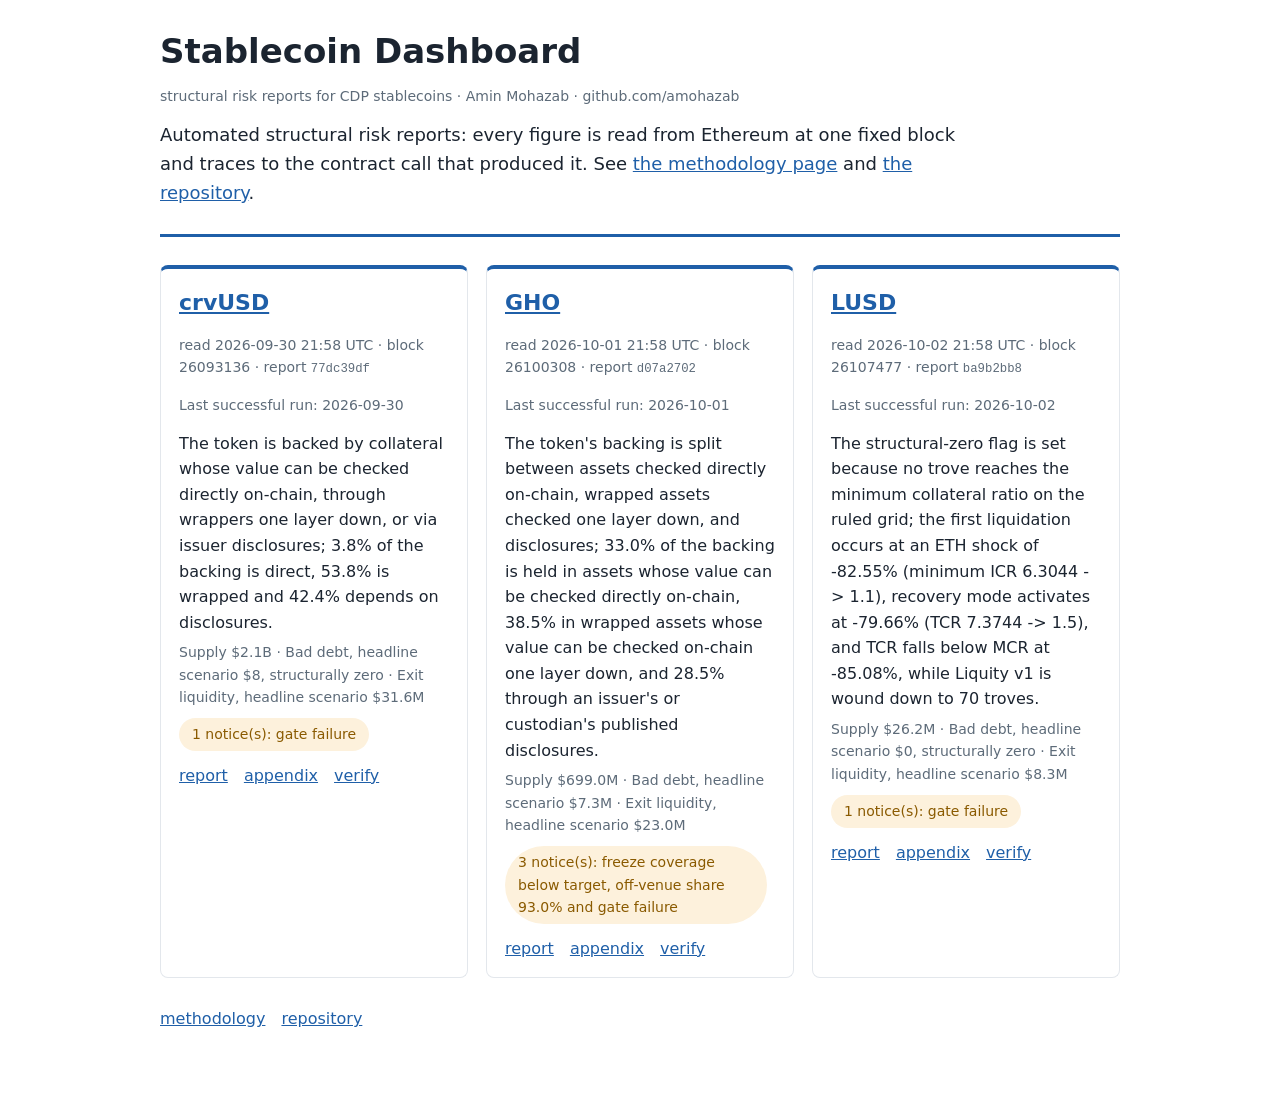
==== out/site/index.html @ 0e7b7cfc "P-8.11: Webacy probe; run alerts Webacy probe: crvUSD's HCI top30 is truly null (documented: the pip" ====
<!doctype html>
<html lang="en">
<head>
<meta charset="utf-8">
<meta name="viewport" content="width=device-width, initial-scale=1">
<title>Stablecoin Dashboard</title>
<link rel="stylesheet" href="style.css">
<link rel="stylesheet" href="site.css">
</head>
<body>
<main>
<header class="page">
  <h1>Stablecoin Dashboard</h1>
  <p class="meta">structural risk reports for CDP stablecoins · Amin Mohazab · github.com/amohazab</p>
  <p class="lede">Automated structural risk reports: every figure is read from Ethereum at one fixed block and traces to the contract call that produced it. See <a href="methodology.html">the methodology page</a> and <a href="https://github.com/amohazab/stablecoin_dashboard">the repository</a>.</p>


</header>

<div class="token-cards">

<article class="token-card">
  <h2><a href="crvUSD/index.html">crvUSD</a></h2>
  <p class="meta">read 2026-09-30 21:58 UTC · block 26093136 · report <code title="77dc39df363ddc270b38dbb87212e226497366adc59b676a0a3c5ce81e89a8b8">77dc39df</code></p>
  <p class="meta last-ok">Last successful run: 2026-09-30</p>
  <p class="finding">The token is backed by collateral whose value can be checked directly on-chain, through wrappers one layer down, or via issuer disclosures; 3.8% of the backing is direct, 53.8% is wrapped and 42.4% depends on disclosures.</p>
  <p class="meta figures">Supply $2.1B · Bad debt, headline scenario $8, structurally zero · Exit liquidity, headline scenario $31.6M</p>
  <div class="pills"><span class="pill amber">1 notice(s): gate failure</span></div>
  <nav class="links"><a href="crvUSD/index.html">report</a><a href="crvUSD/appendix.html">appendix</a><a href="crvUSD/verify.html">verify</a></nav>
</article>

<article class="token-card">
  <h2><a href="GHO/index.html">GHO</a></h2>
  <p class="meta">read 2026-10-01 21:58 UTC · block 26100308 · report <code title="d07a2702518115972175c76bcd6e994b8739506744c16781a81a54f12386992b">d07a2702</code></p>
  <p class="meta last-ok">Last successful run: 2026-10-01</p>
  <p class="finding">The token&#39;s backing is split between assets checked directly on-chain, wrapped assets checked one layer down, and disclosures; 33.0% of the backing is held in assets whose value can be checked directly on-chain, 38.5% in wrapped assets whose value can be checked on-chain one layer down, and 28.5% through an issuer&#39;s or custodian&#39;s published disclosures.</p>
  <p class="meta figures">Supply $699.0M · Bad debt, headline scenario $7.3M · Exit liquidity, headline scenario $23.0M</p>
  <div class="pills"><span class="pill amber">3 notice(s): freeze coverage below target, off-venue share 93.0% and gate failure</span></div>
  <nav class="links"><a href="GHO/index.html">report</a><a href="GHO/appendix.html">appendix</a><a href="GHO/verify.html">verify</a></nav>
</article>

<article class="token-card">
  <h2><a href="LUSD/index.html">LUSD</a></h2>
  <p class="meta">read 2026-10-02 21:58 UTC · block 26107477 · report <code title="ba9b2bb87138655e43907ea7fd7b6233e34e33c8be41c5c5ce690f8d66fbdecb">ba9b2bb8</code></p>
  <p class="meta last-ok">Last successful run: 2026-10-02</p>
  <p class="finding">The structural-zero flag is set because no trove reaches the minimum collateral ratio on the ruled grid; the first liquidation occurs at an ETH shock of -82.55% (minimum ICR 6.3044 -&gt; 1.1), recovery mode activates at -79.66% (TCR 7.3744 -&gt; 1.5), and TCR falls below MCR at -85.08%, while Liquity v1 is wound down to 70 troves.</p>
  <p class="meta figures">Supply $26.2M · Bad debt, headline scenario $0, structurally zero · Exit liquidity, headline scenario $8.3M</p>
  <div class="pills"><span class="pill amber">1 notice(s): gate failure</span></div>
  <nav class="links"><a href="LUSD/index.html">report</a><a href="LUSD/appendix.html">appendix</a><a href="LUSD/verify.html">verify</a></nav>
</article>

</div>
<nav class="links site-foot"><a href="methodology.html">methodology</a><a href="https://github.com/amohazab/stablecoin_dashboard">repository</a></nav>

</main>
</body>
</html>
---- out/site/style.css ----
/* The one stylesheet (P-7.01 R5; R-B11.7). 16px base, an 880px column, one
   accent colour, stat cards, coloured pills, lighter striped tables. No
   JavaScript. Print rules close the file (B-11b). */
:root {
  --ink: #1b2430;
  --muted: #5d6b79;
  --rule: #e3e7ec;
  --pale: #f5f7fa;
  --accent: #1f5fa8;
  --green-bg: #e6f4ea; --green-ink: #1e6b34;
  --amber-bg: #fdf1dc; --amber-ink: #8a5a00;
  --red-bg: #fbe4e2; --red-ink: #9b2c22;
}
* { box-sizing: border-box; }
body {
  margin: 0;
  color: var(--ink);
  background: #fff;
  font: 16px/1.6 system-ui, -apple-system, "Segoe UI", Roboto, "Helvetica Neue", Arial, sans-serif;
}
main { max-width: 880px; margin: 0 auto; padding: 32px 20px 80px; }
header.page { border-bottom: 3px solid var(--accent); padding-bottom: 16px; margin-bottom: 28px; }
h1 { font-size: 34px; line-height: 1.15; margin: 0 0 8px; }
h2 { font-size: 22px; margin: 48px 0 12px; }
h3 { font-size: 17px; margin: 24px 0 8px; }
section { margin-bottom: 8px; }
p, .prose, .lede { max-width: 72ch; }
.lede { font-size: 18px; color: var(--ink); margin: 0 0 10px; }
.meta { color: var(--muted); font-size: 14px; }
code { font-family: ui-monospace, "SFMono-Regular", Consolas, monospace; font-size: 0.88em; }
nav.links a { margin-right: 16px; }
a { color: var(--accent); }

.pills { margin: 4px 0 8px; }
.pill { display: inline-block; padding: 4px 12px; border-radius: 999px; font-size: 14px;
        margin: 4px 8px 4px 0; border: 1px solid transparent; }
.pill.green { background: var(--green-bg); color: var(--green-ink); }
.pill.amber { background: var(--amber-bg); color: var(--amber-ink); }
.pill.red { background: var(--red-bg); color: var(--red-ink); }

.cards { display: flex; flex-wrap: wrap; gap: 16px; margin: 16px 0 8px; }
.card { flex: 1 1 220px; border: 1px solid var(--rule); border-top: 4px solid var(--accent);
        border-radius: 8px; padding: 14px 18px; background: #fff; }
.card-label { color: var(--muted); font-size: 14px; }
.card-value { font-size: 30px; font-weight: 650; line-height: 1.2; margin-top: 4px; }
.card-note { color: var(--muted); font-size: 14px; }
.slot { max-width: 72ch; padding: 8px 12px; border: 1px dashed #b9c2cc; color: var(--muted);
        font-style: italic; border-radius: 6px; margin: 8px 0; }

figure { margin: 16px 0 24px; }
figure svg { display: block; max-width: 100%; height: auto; }
figcaption { color: var(--muted); font-size: 14px; max-width: 72ch; }
ul.plain { padding-left: 20px; max-width: 72ch; }
ul.plain li { margin: 4px 0; }

table { width: 100%; border-collapse: collapse; margin: 10px 0 18px; font-size: 14px; }
th, td { text-align: left; padding: 6px 10px; vertical-align: top; }
th { color: var(--muted); font-weight: 600; border-bottom: 1px solid var(--rule); }
table.striped tr:nth-child(even) td { background: var(--pale); }
td.num { text-align: right; font-variant-numeric: tabular-nums; white-space: nowrap; }
caption { caption-side: bottom; text-align: left; color: var(--muted); font-size: 14px; padding-top: 6px; }
.scroll { overflow-x: auto; }
.grid td { text-align: center; border: 2px solid #fff; }
.grid td.s0 { background: #f5f7fa; }
.grid td.s1 { background: #e7f0fa; }
.grid td.s2 { background: #c9dcf1; }
.grid td.s3 { background: #7fa9dc; color: #fff; }
.grid td.s4 { background: #1f5fa8; color: #fff; }
.grid td.exhausted { background: #3a3f45; color: #fff; }

h2.specialists { margin-top: 64px; padding-top: 16px; border-top: 1px solid var(--rule); }
details { margin: 10px 0; border-bottom: 1px solid var(--rule); padding-bottom: 8px; }
details.inner { border: 0; margin-left: 12px; }
summary { cursor: pointer; color: var(--accent); text-decoration: underline;
          text-underline-offset: 3px; list-style-position: outside; }
summary:hover { text-decoration-thickness: 2px; }
pre.sheet { white-space: pre-wrap; background: var(--pale); padding: 14px; border-radius: 6px;
            font-size: 13px; }
.banner { max-width: 72ch; padding: 10px 14px; background: var(--pale); border-left: 4px solid var(--accent); }

/* ---- B-11a″ (R-B11.10, R-B11.11) ------------------------------------------ */
main { max-width: 1000px; }
figure.wide, table.wide { width: 100%; max-width: none; }
h4 { font-size: 15px; margin: 18px 0 6px; }
.callout { background: var(--pale); border-left: 4px solid var(--accent); padding: 10px 14px; }
details table, .scroll table { font-size: 15px; }
details td.num { text-align: right; }
.grid td { padding: 16px 10px; font-size: 16px; }
.legend { color: var(--muted); font-size: 14px; max-width: none; }
.swatch { display: inline-block; width: 14px; height: 14px; border-radius: 3px; margin: 0 5px -2px 0;
          border: 1px solid var(--rule); }
.swatch.s0 { background: #f5f7fa; } .swatch.s1 { background: #e7f0fa; } .swatch.s2 { background: #c9dcf1; }
.swatch.s3 { background: #7fa9dc; } .swatch.s4 { background: #1f5fa8; } .swatch.exhausted { background: #3a3f45; }
.tip { position: relative; display: inline-flex; align-items: center; justify-content: center;
       width: 18px; height: 18px; border-radius: 50%; border: 1px solid var(--accent); color: var(--accent);
       font-size: 12px; font-weight: 700; cursor: help; vertical-align: middle; margin-left: 4px; }
.tip-text { visibility: hidden; opacity: 0; position: absolute; z-index: 10; left: 50%; top: 150%;
            transform: translateX(-50%); width: 300px; padding: 10px 12px; border-radius: 6px;
            background: var(--ink); color: #fff; font-size: 13px; font-weight: 400; line-height: 1.45;
            text-align: left; box-shadow: 0 4px 14px rgba(0,0,0,.18); transition: opacity .12s; }
.tip:hover .tip-text, .tip:focus .tip-text, .tip:focus-within .tip-text { visibility: visible; opacity: 1; }
.tip:focus { outline: 2px solid var(--accent); outline-offset: 2px; }

/* ---- B-13: generated prose slots -------------------------------------------------- */
.prose-slot { max-width: 72ch; margin: 10px 0; }
.prose-slot p { margin: 0 0 10px; }

/* ---- B-12: flags and the quarantine banner ------------------------------------- */
.flag { max-width: 72ch; padding: 6px 12px; margin: 6px 0; border-left: 4px solid var(--amber-ink);
        background: var(--amber-bg); color: var(--ink); }
.banner.quarantine { max-width: none; border-left-color: var(--red-ink); background: var(--red-bg); }
.banner.quarantine p { margin: 2px 0; }

/* ---- B-11b: print (P-7.01 R6) --------------------------------------------------
   The reader layer prints in full; tooltips are hidden; each specialist <details>
   prints as its summary line and "full tables: appendix"; pills carry their
   level in words, not only in colour; the tree and the stress section start a
   page. NAMED DEFAULT: the level words are "ok", "caution" and "warning". */
@media print {
  @page { size: A4; margin: 14mm 12mm; }
  body { font-size: 10.5pt; line-height: 1.45; }
  main { max-width: none; padding: 0; }
  nav.links, .tip, .tip-text { display: none !important; }
  a { color: var(--ink); text-decoration: none; }
  h2 { margin-top: 20px; break-after: avoid; }
  figure, .cards, .card, table.grid, .callout { break-inside: avoid; }
  section:has(figure.tree), section:has(table.grid) { break-before: page; }
  .scroll { overflow: visible; }
  .card-value { font-size: 22pt; }

  .pill { background: #fff !important; color: var(--ink) !important; border: 1px solid var(--ink); }
  .pill.green::before { content: "ok: "; font-weight: 700; }
  .pill.amber::before { content: "caution: "; font-weight: 700; }
  .pill.red::before { content: "warning: "; font-weight: 700; }

  details { border: 0; margin: 4px 0; padding: 0; }
  details > :not(summary) { display: none !important; }
  details::details-content { display: none; }
  summary { color: var(--ink); text-decoration: none; list-style: none; font-weight: 600; }
  summary::-webkit-details-marker { display: none; }
  summary::after { content: "full tables: appendix"; display: block; font-weight: 400;
                   color: var(--muted); font-size: 9.5pt; }
}
---- out/site/site.css ----
/* Step 9 (P-9.01 D7): the selector and methodology pages load style.css first and
   this file second. Only the token-card grid and two spacing rules are new; every
   other look reuses style.css's classes (.pill, .lede, .meta, nav.links, details,
   table.striped). */
.token-cards { display: grid; grid-template-columns: repeat(auto-fit, minmax(290px, 1fr));
               gap: 18px; margin: 20px 0 28px; }
.token-card { border: 1px solid var(--rule); border-top: 4px solid var(--accent);
              border-radius: 8px; padding: 16px 18px; background: #fff; }
.token-card h2 { margin: 0 0 4px; }
.token-card .finding { margin: 10px 0 6px; }
.token-card .figures { margin: 0 0 6px; }
.site-foot { margin-top: 8px; }
.method section { margin-bottom: 20px; }
.method h2 { margin-top: 36px; }
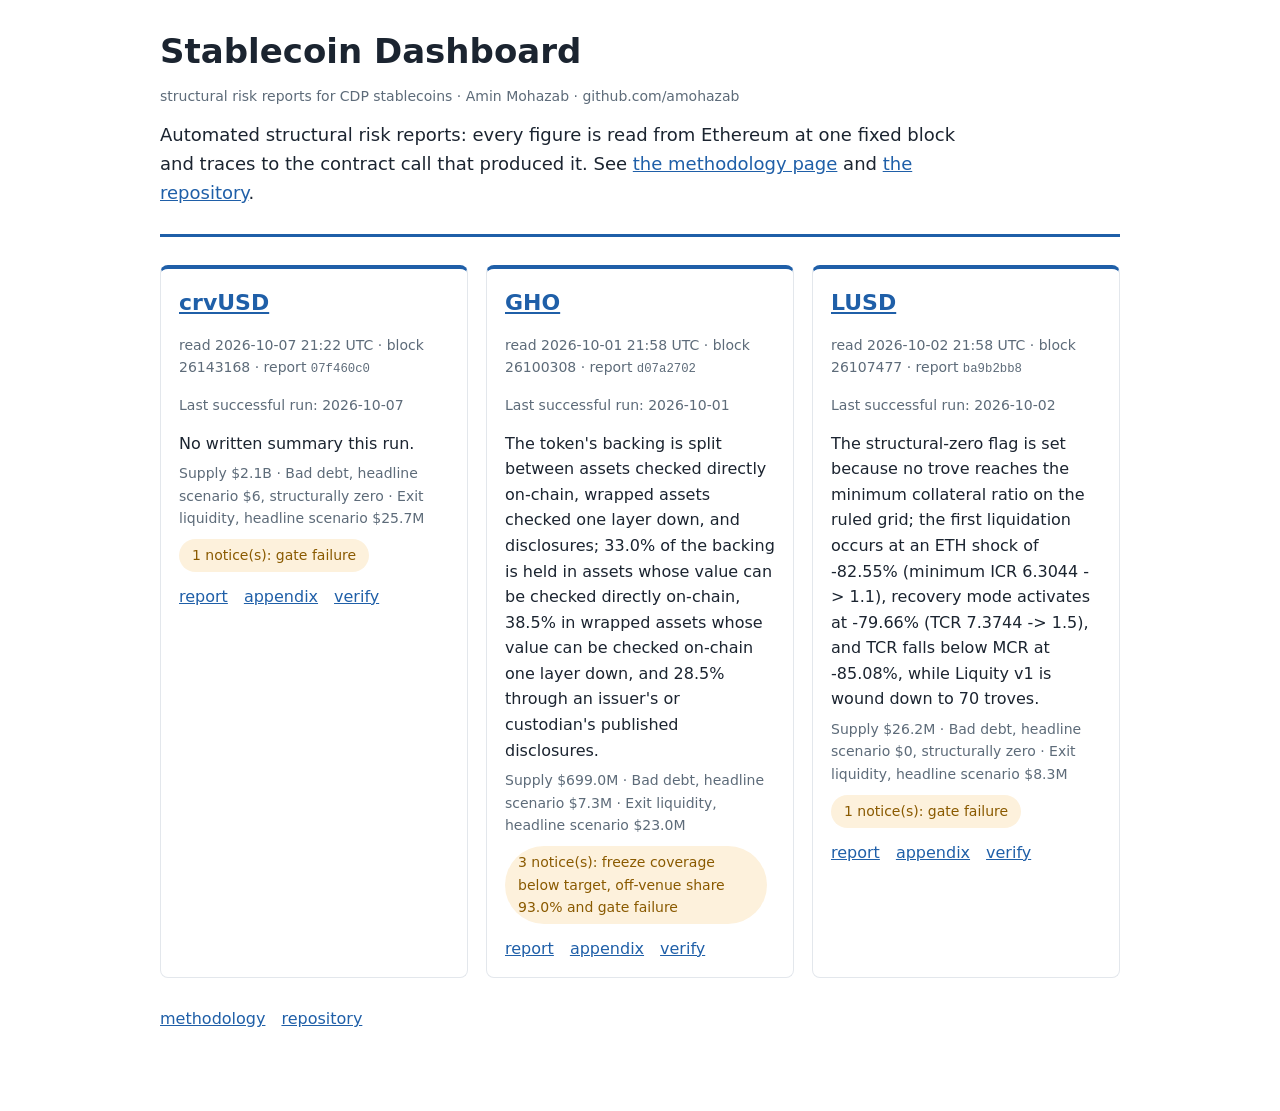
==== commit 32d61870: "P-8.12: crvUSD debt read and LLAMMA cause corrected after yRisk review After review by yRisk (Wavey," ====
--- a/out/site/index.html
+++ b/out/site/index.html
@@ -21,10 +21,10 @@
 
 <article class="token-card">
   <h2><a href="crvUSD/index.html">crvUSD</a></h2>
-  <p class="meta">read 2026-09-30 21:58 UTC · block 26093136 · report <code title="77dc39df363ddc270b38dbb87212e226497366adc59b676a0a3c5ce81e89a8b8">77dc39df</code></p>
-  <p class="meta last-ok">Last successful run: 2026-09-30</p>
-  <p class="finding">The token is backed by collateral whose value can be checked directly on-chain, through wrappers one layer down, or via issuer disclosures; 3.8% of the backing is direct, 53.8% is wrapped and 42.4% depends on disclosures.</p>
-  <p class="meta figures">Supply $2.1B · Bad debt, headline scenario $8, structurally zero · Exit liquidity, headline scenario $31.6M</p>
+  <p class="meta">read 2026-10-07 21:22 UTC · block 26143168 · report <code title="07f460c0eb45a1caf656c9c2dc8396f02d80956b6889c3aa9cc9b297ba7a423b">07f460c0</code></p>
+  <p class="meta last-ok">Last successful run: 2026-10-07</p>
+  <p class="finding">No written summary this run.</p>
+  <p class="meta figures">Supply $2.1B · Bad debt, headline scenario $6, structurally zero · Exit liquidity, headline scenario $25.7M</p>
   <div class="pills"><span class="pill amber">1 notice(s): gate failure</span></div>
   <nav class="links"><a href="crvUSD/index.html">report</a><a href="crvUSD/appendix.html">appendix</a><a href="crvUSD/verify.html">verify</a></nav>
 </article>
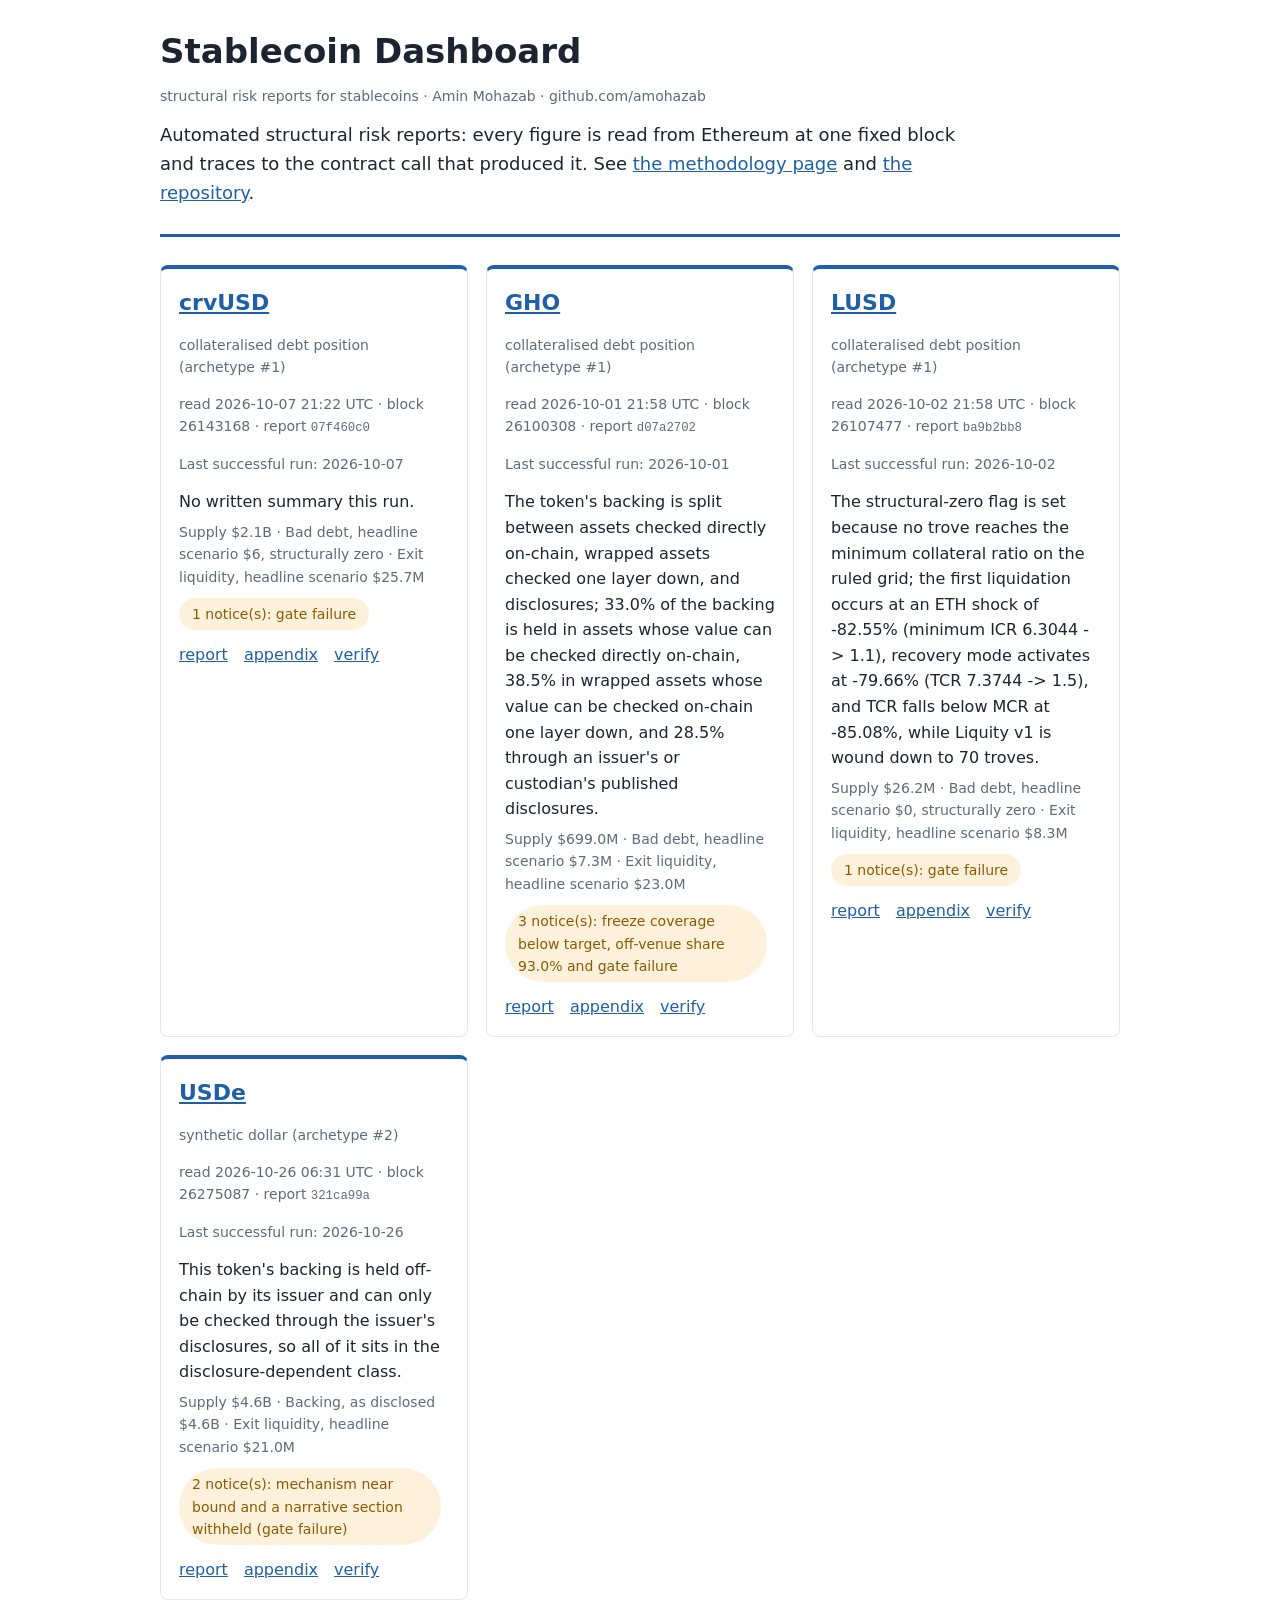
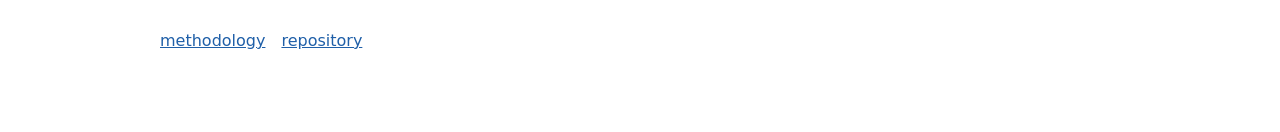
==== commit e576fa1d: "P-10.10: USDe report, site and methodology count Co-Authored-By: Claude Opus 5.5 <noreply@anthropic." ====
--- a/out/site/index.html
+++ b/out/site/index.html
@@ -11,7 +11,7 @@
 <main>
 <header class="page">
   <h1>Stablecoin Dashboard</h1>
-  <p class="meta">structural risk reports for CDP stablecoins · Amin Mohazab · github.com/amohazab</p>
+  <p class="meta">structural risk reports for stablecoins · Amin Mohazab · github.com/amohazab</p>
   <p class="lede">Automated structural risk reports: every figure is read from Ethereum at one fixed block and traces to the contract call that produced it. See <a href="methodology.html">the methodology page</a> and <a href="https://github.com/amohazab/stablecoin_dashboard">the repository</a>.</p>
 
 
@@ -21,6 +21,7 @@
 
 <article class="token-card">
   <h2><a href="crvUSD/index.html">crvUSD</a></h2>
+  <p class="meta">collateralised debt position (archetype #1)</p>
   <p class="meta">read 2026-10-07 21:22 UTC · block 26143168 · report <code title="07f460c0eb45a1caf656c9c2dc8396f02d80956b6889c3aa9cc9b297ba7a423b">07f460c0</code></p>
   <p class="meta last-ok">Last successful run: 2026-10-07</p>
   <p class="finding">No written summary this run.</p>
@@ -31,6 +32,7 @@
 
 <article class="token-card">
   <h2><a href="GHO/index.html">GHO</a></h2>
+  <p class="meta">collateralised debt position (archetype #1)</p>
   <p class="meta">read 2026-10-01 21:58 UTC · block 26100308 · report <code title="d07a2702518115972175c76bcd6e994b8739506744c16781a81a54f12386992b">d07a2702</code></p>
   <p class="meta last-ok">Last successful run: 2026-10-01</p>
   <p class="finding">The token&#39;s backing is split between assets checked directly on-chain, wrapped assets checked one layer down, and disclosures; 33.0% of the backing is held in assets whose value can be checked directly on-chain, 38.5% in wrapped assets whose value can be checked on-chain one layer down, and 28.5% through an issuer&#39;s or custodian&#39;s published disclosures.</p>
@@ -41,6 +43,7 @@
 
 <article class="token-card">
   <h2><a href="LUSD/index.html">LUSD</a></h2>
+  <p class="meta">collateralised debt position (archetype #1)</p>
   <p class="meta">read 2026-10-02 21:58 UTC · block 26107477 · report <code title="ba9b2bb87138655e43907ea7fd7b6233e34e33c8be41c5c5ce690f8d66fbdecb">ba9b2bb8</code></p>
   <p class="meta last-ok">Last successful run: 2026-10-02</p>
   <p class="finding">The structural-zero flag is set because no trove reaches the minimum collateral ratio on the ruled grid; the first liquidation occurs at an ETH shock of -82.55% (minimum ICR 6.3044 -&gt; 1.1), recovery mode activates at -79.66% (TCR 7.3744 -&gt; 1.5), and TCR falls below MCR at -85.08%, while Liquity v1 is wound down to 70 troves.</p>
@@ -49,6 +52,17 @@
   <nav class="links"><a href="LUSD/index.html">report</a><a href="LUSD/appendix.html">appendix</a><a href="LUSD/verify.html">verify</a></nav>
 </article>
 
+<article class="token-card">
+  <h2><a href="USDe/index.html">USDe</a></h2>
+  <p class="meta">synthetic dollar (archetype #2)</p>
+  <p class="meta">read 2026-10-26 06:31 UTC · block 26275087 · report <code title="321ca99aac237b8dd5a59d1cff879ae999fbd9caa23e1e423843968e3424132e">321ca99a</code></p>
+  <p class="meta last-ok">Last successful run: 2026-10-26</p>
+  <p class="finding">This token&#39;s backing is held off-chain by its issuer and can only be checked through the issuer&#39;s disclosures, so all of it sits in the disclosure-dependent class.</p>
+  <p class="meta figures">Supply $4.6B · Backing, as disclosed $4.6B · Exit liquidity, headline scenario $21.0M</p>
+  <div class="pills"><span class="pill amber">2 notice(s): mechanism near bound and a narrative section withheld (gate failure)</span></div>
+  <nav class="links"><a href="USDe/index.html">report</a><a href="USDe/appendix.html">appendix</a><a href="USDe/verify.html">verify</a></nav>
+</article>
+
 </div>
 <nav class="links site-foot"><a href="methodology.html">methodology</a><a href="https://github.com/amohazab/stablecoin_dashboard">repository</a></nav>
 
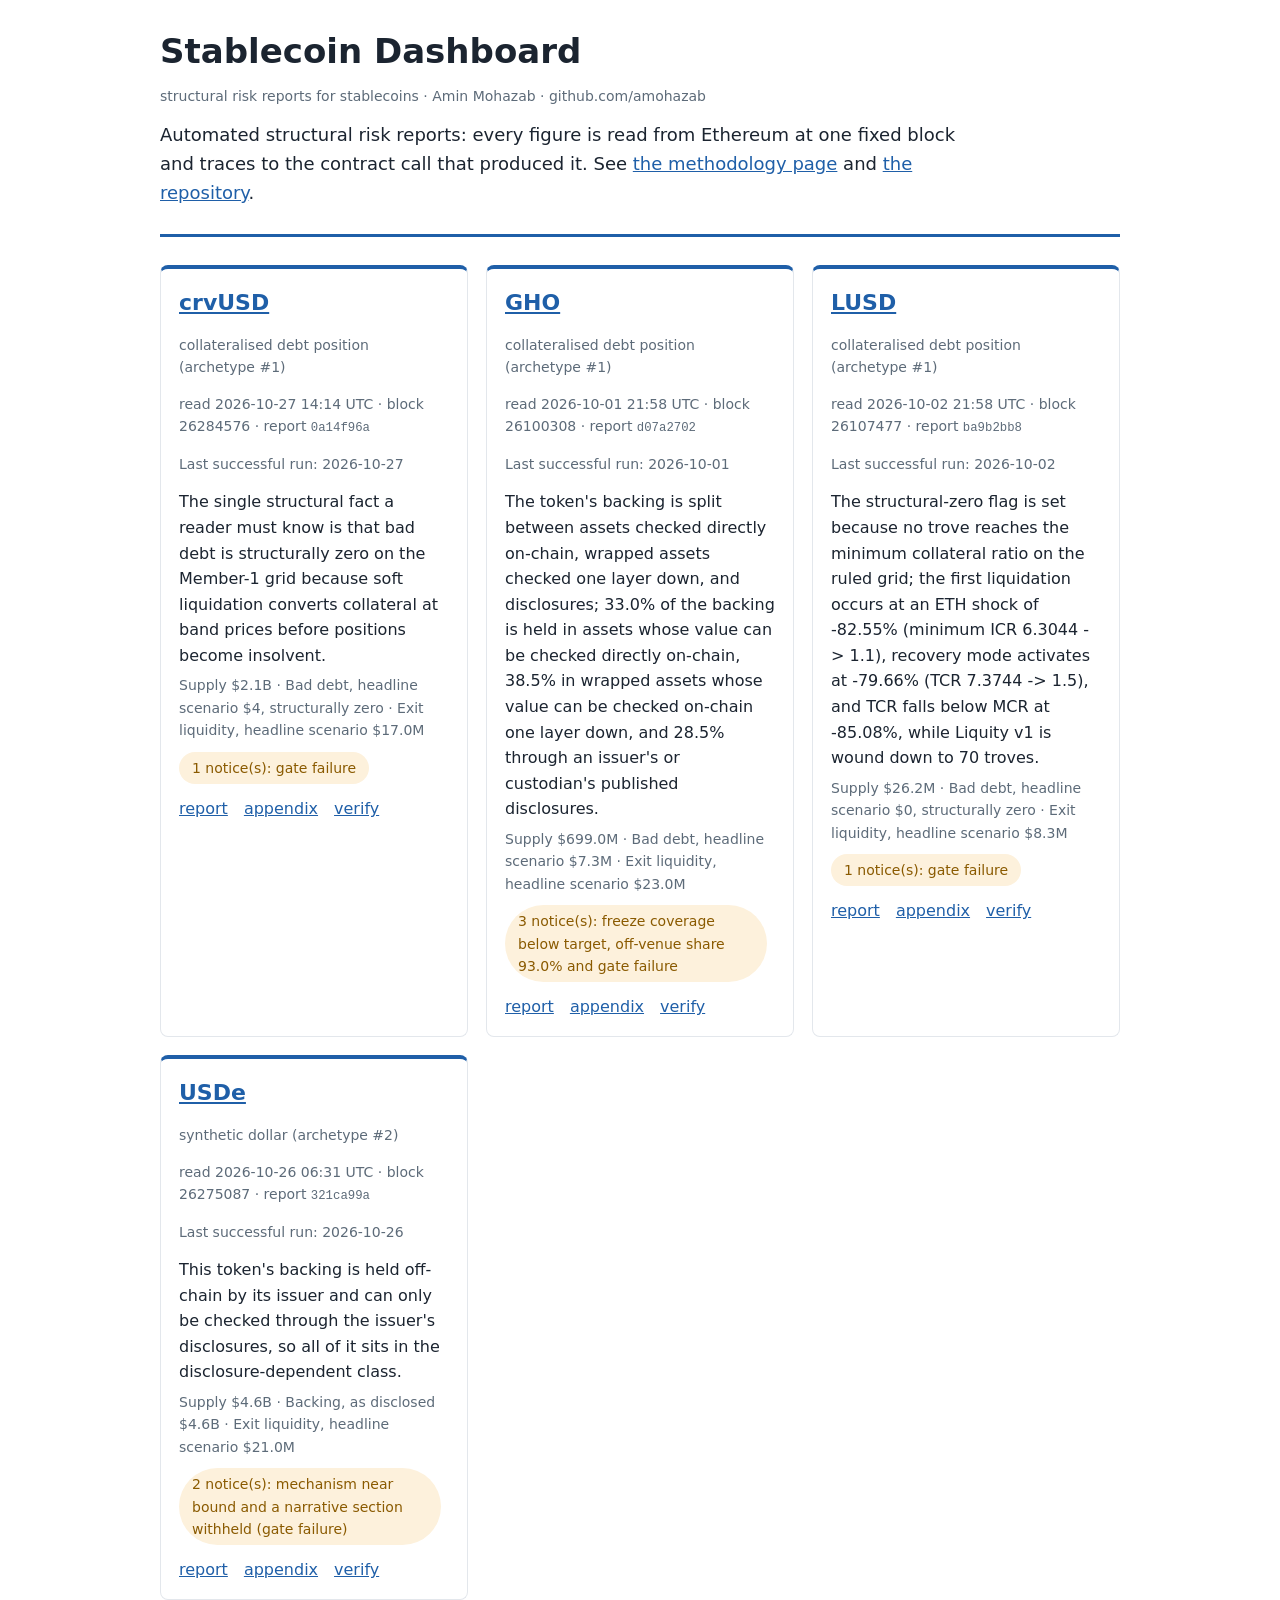
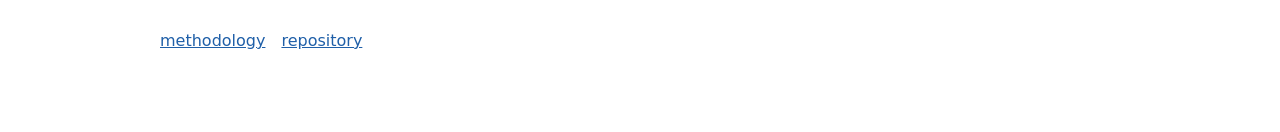
==== commit ecf7131a: "chain monthly 20261027T141559Z: crvUSD published" ====
--- a/out/site/index.html
+++ b/out/site/index.html
@@ -22,10 +22,10 @@
 <article class="token-card">
   <h2><a href="crvUSD/index.html">crvUSD</a></h2>
   <p class="meta">collateralised debt position (archetype #1)</p>
-  <p class="meta">read 2026-10-07 21:22 UTC · block 26143168 · report <code title="07f460c0eb45a1caf656c9c2dc8396f02d80956b6889c3aa9cc9b297ba7a423b">07f460c0</code></p>
-  <p class="meta last-ok">Last successful run: 2026-10-07</p>
-  <p class="finding">No written summary this run.</p>
-  <p class="meta figures">Supply $2.1B · Bad debt, headline scenario $6, structurally zero · Exit liquidity, headline scenario $25.7M</p>
+  <p class="meta">read 2026-10-27 14:14 UTC · block 26284576 · report <code title="0a14f96a037ff6b8842bd25b664871874b2bf80d19be702d6846c1072b1e2f21">0a14f96a</code></p>
+  <p class="meta last-ok">Last successful run: 2026-10-27</p>
+  <p class="finding">The single structural fact a reader must know is that bad debt is structurally zero on the Member-1 grid because soft liquidation converts collateral at band prices before positions become insolvent.</p>
+  <p class="meta figures">Supply $2.1B · Bad debt, headline scenario $4, structurally zero · Exit liquidity, headline scenario $17.0M</p>
   <div class="pills"><span class="pill amber">1 notice(s): gate failure</span></div>
   <nav class="links"><a href="crvUSD/index.html">report</a><a href="crvUSD/appendix.html">appendix</a><a href="crvUSD/verify.html">verify</a></nav>
 </article>
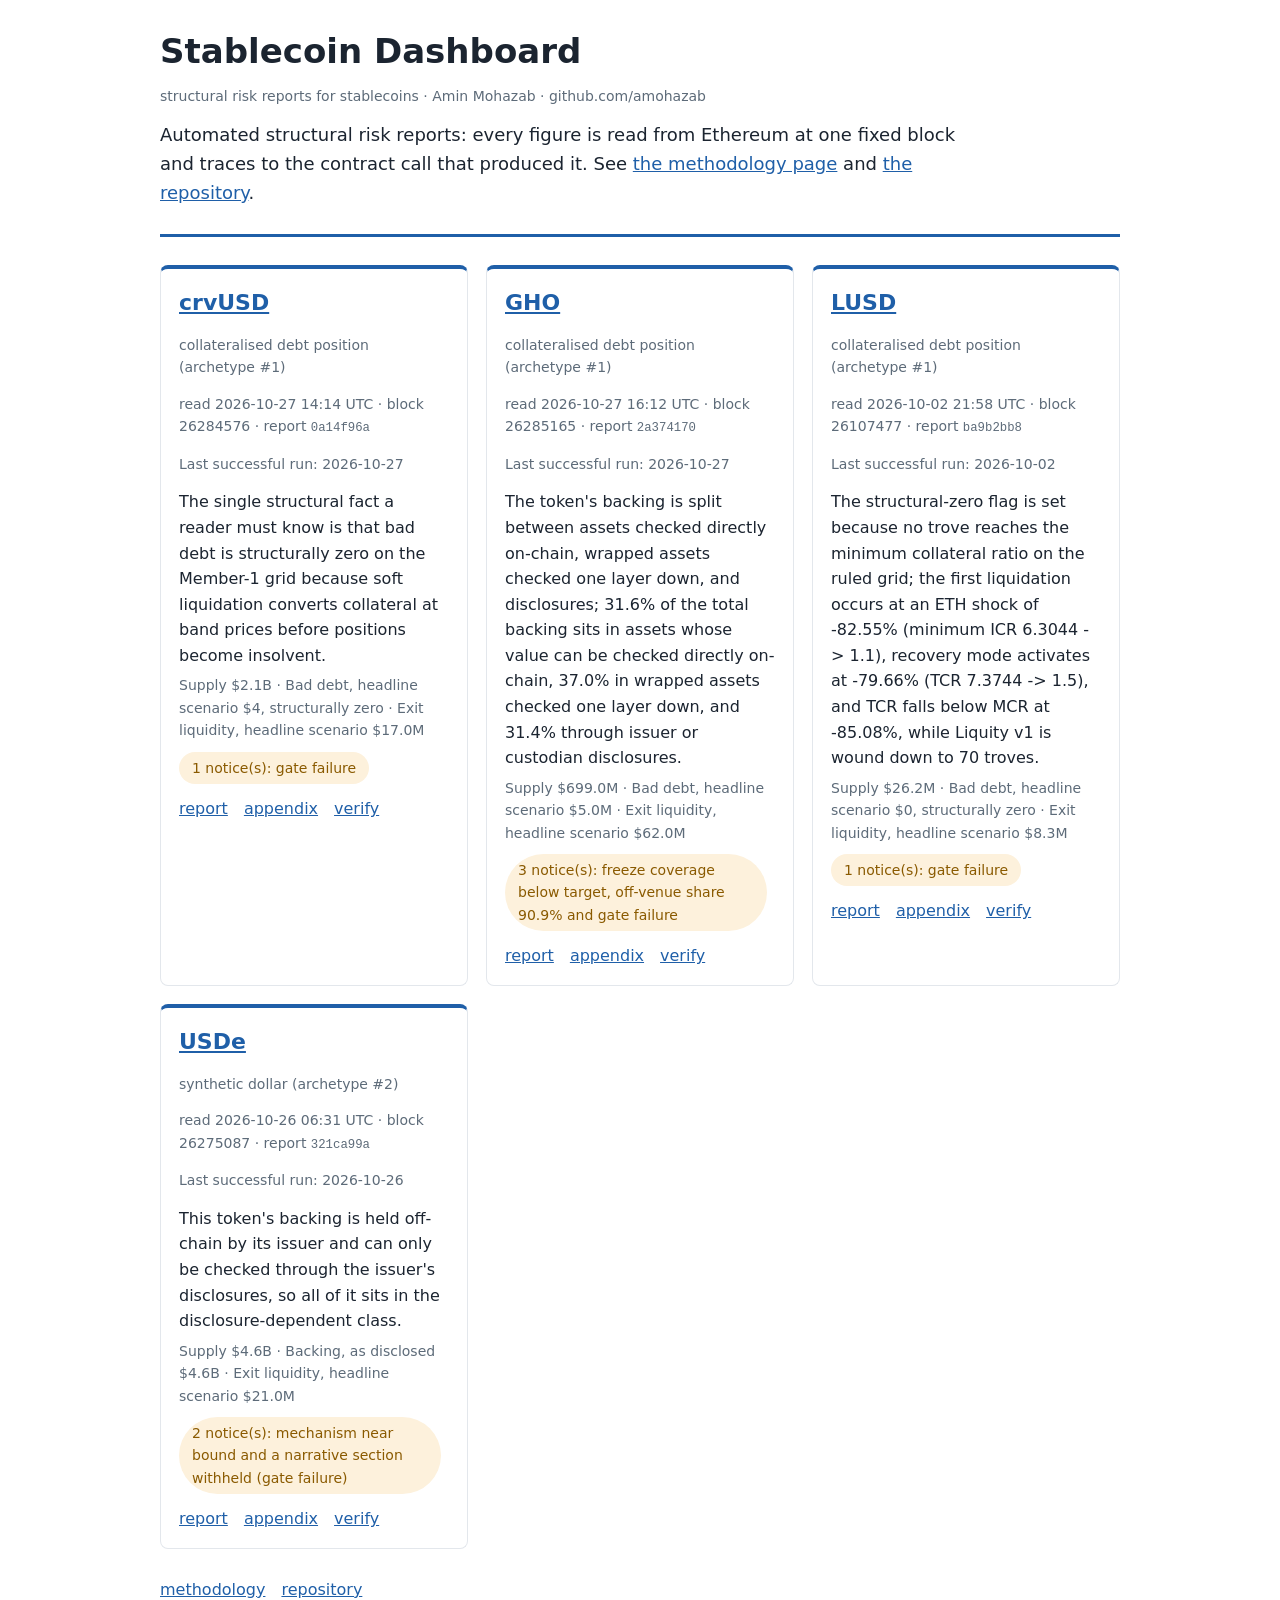
==== commit 416d2f9a: "chain monthly 20261027T161356Z: GHO published" ====
--- a/out/site/index.html
+++ b/out/site/index.html
@@ -33,11 +33,11 @@
 <article class="token-card">
   <h2><a href="GHO/index.html">GHO</a></h2>
   <p class="meta">collateralised debt position (archetype #1)</p>
-  <p class="meta">read 2026-10-01 21:58 UTC · block 26100308 · report <code title="d07a2702518115972175c76bcd6e994b8739506744c16781a81a54f12386992b">d07a2702</code></p>
-  <p class="meta last-ok">Last successful run: 2026-10-01</p>
-  <p class="finding">The token&#39;s backing is split between assets checked directly on-chain, wrapped assets checked one layer down, and disclosures; 33.0% of the backing is held in assets whose value can be checked directly on-chain, 38.5% in wrapped assets whose value can be checked on-chain one layer down, and 28.5% through an issuer&#39;s or custodian&#39;s published disclosures.</p>
-  <p class="meta figures">Supply $699.0M · Bad debt, headline scenario $7.3M · Exit liquidity, headline scenario $23.0M</p>
-  <div class="pills"><span class="pill amber">3 notice(s): freeze coverage below target, off-venue share 93.0% and gate failure</span></div>
+  <p class="meta">read 2026-10-27 16:12 UTC · block 26285165 · report <code title="2a37417006e02f004b47078768f0ff6eff980f9bf69b8f6bc8b910edfc001a34">2a374170</code></p>
+  <p class="meta last-ok">Last successful run: 2026-10-27</p>
+  <p class="finding">The token&#39;s backing is split between assets checked directly on-chain, wrapped assets checked one layer down, and disclosures; 31.6% of the total backing sits in assets whose value can be checked directly on-chain, 37.0% in wrapped assets checked one layer down, and 31.4% through issuer or custodian disclosures.</p>
+  <p class="meta figures">Supply $699.0M · Bad debt, headline scenario $5.0M · Exit liquidity, headline scenario $62.0M</p>
+  <div class="pills"><span class="pill amber">3 notice(s): freeze coverage below target, off-venue share 90.9% and gate failure</span></div>
   <nav class="links"><a href="GHO/index.html">report</a><a href="GHO/appendix.html">appendix</a><a href="GHO/verify.html">verify</a></nav>
 </article>
 
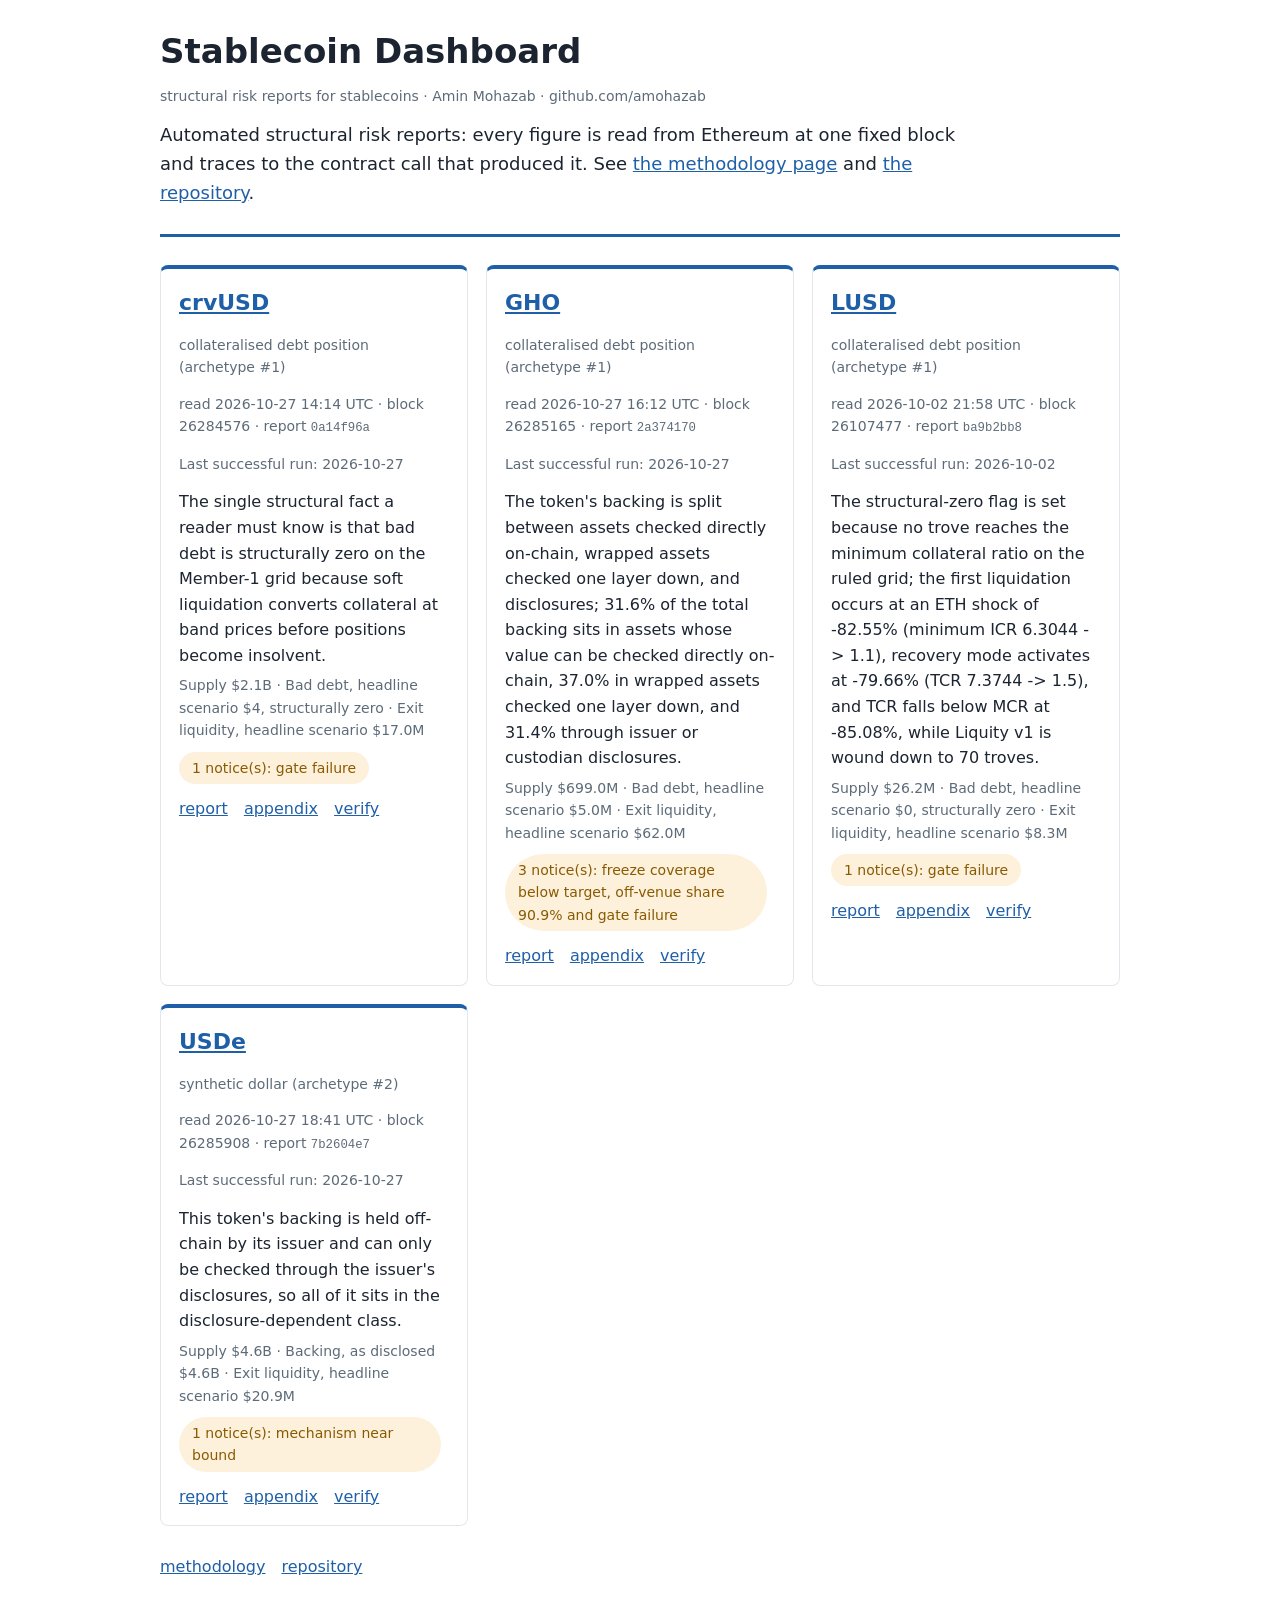
==== commit e834298b: "chain monthly 20261027T184234Z: USDe published" ====
--- a/out/site/index.html
+++ b/out/site/index.html
@@ -55,11 +55,11 @@
 <article class="token-card">
   <h2><a href="USDe/index.html">USDe</a></h2>
   <p class="meta">synthetic dollar (archetype #2)</p>
-  <p class="meta">read 2026-10-26 06:31 UTC · block 26275087 · report <code title="321ca99aac237b8dd5a59d1cff879ae999fbd9caa23e1e423843968e3424132e">321ca99a</code></p>
-  <p class="meta last-ok">Last successful run: 2026-10-26</p>
+  <p class="meta">read 2026-10-27 18:41 UTC · block 26285908 · report <code title="7b2604e7a3caa45043ec97d853db66aead99bee0361e3eb41353daa7703f185d">7b2604e7</code></p>
+  <p class="meta last-ok">Last successful run: 2026-10-27</p>
   <p class="finding">This token&#39;s backing is held off-chain by its issuer and can only be checked through the issuer&#39;s disclosures, so all of it sits in the disclosure-dependent class.</p>
-  <p class="meta figures">Supply $4.6B · Backing, as disclosed $4.6B · Exit liquidity, headline scenario $21.0M</p>
-  <div class="pills"><span class="pill amber">2 notice(s): mechanism near bound and a narrative section withheld (gate failure)</span></div>
+  <p class="meta figures">Supply $4.6B · Backing, as disclosed $4.6B · Exit liquidity, headline scenario $20.9M</p>
+  <div class="pills"><span class="pill amber">1 notice(s): mechanism near bound</span></div>
   <nav class="links"><a href="USDe/index.html">report</a><a href="USDe/appendix.html">appendix</a><a href="USDe/verify.html">verify</a></nav>
 </article>
 
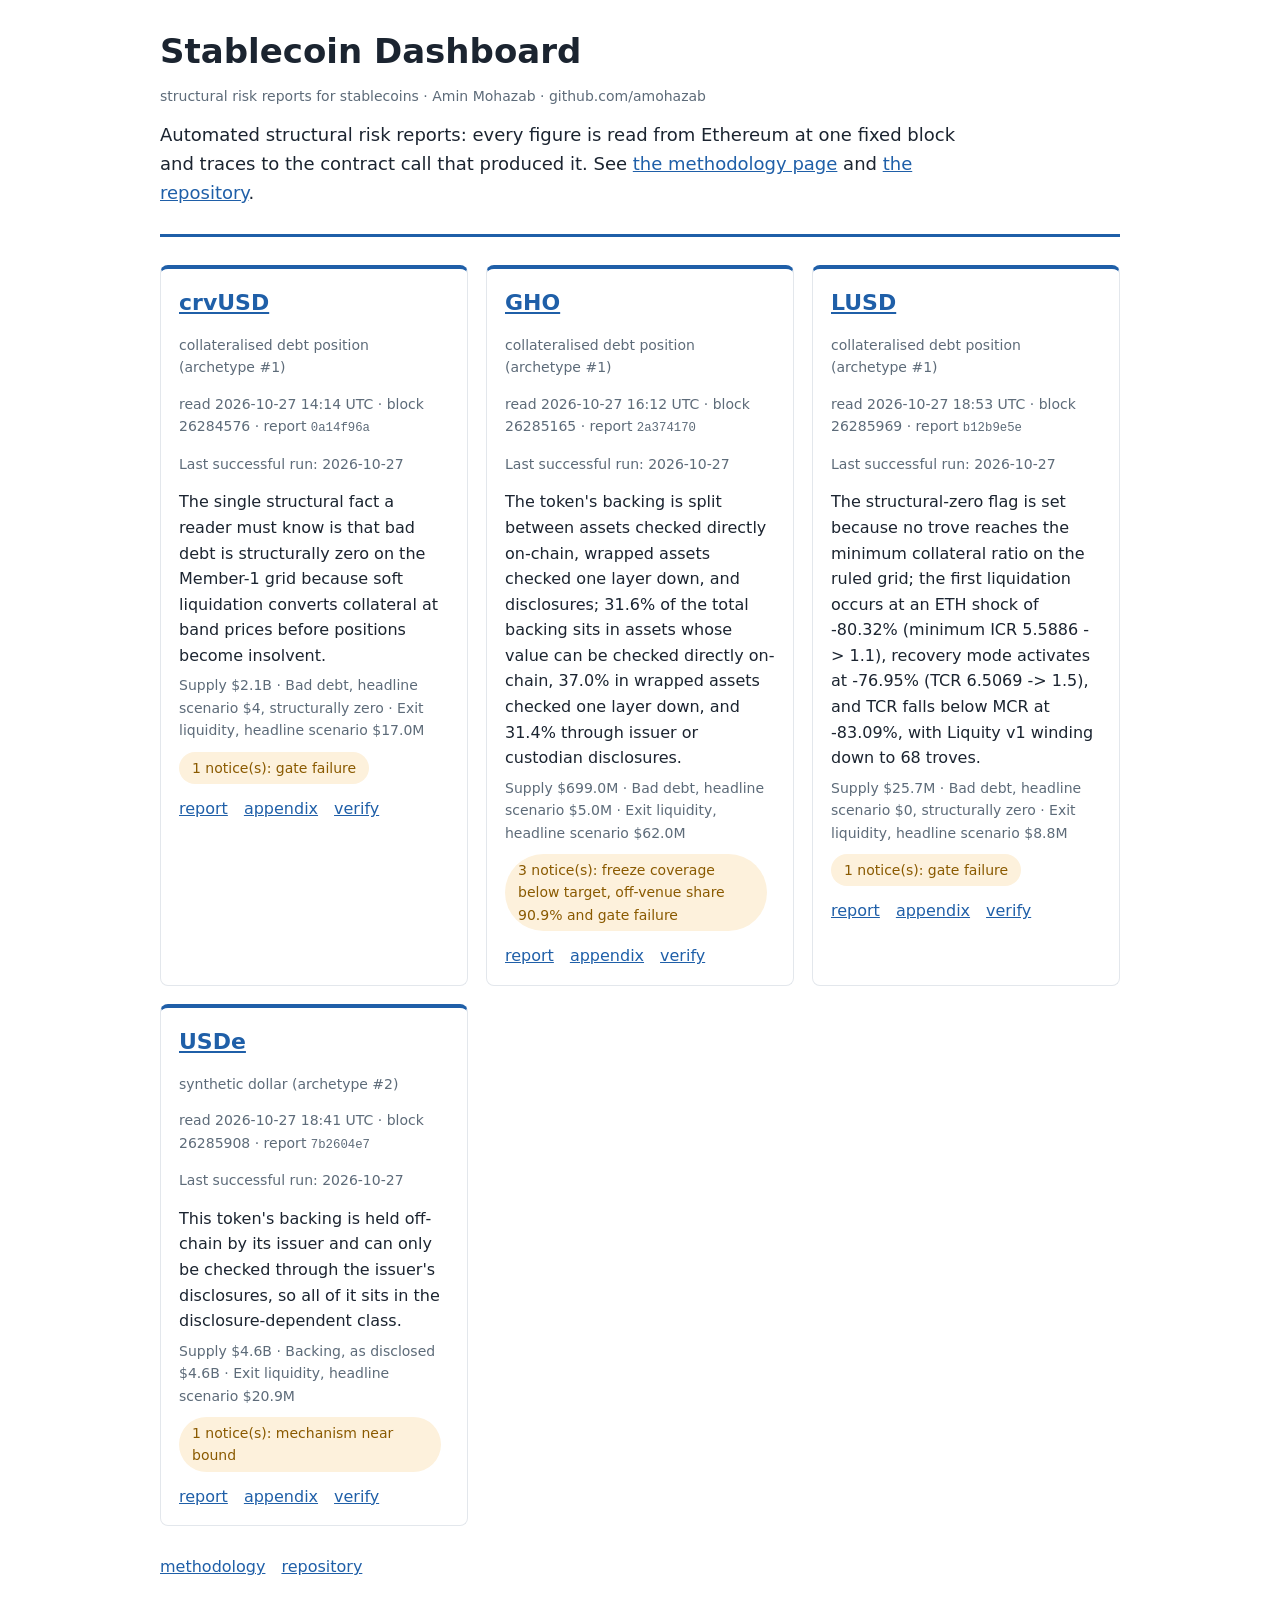
==== commit 1d5e20b5: "chain monthly 20261027T185445Z: LUSD published" ====
--- a/out/site/index.html
+++ b/out/site/index.html
@@ -44,10 +44,10 @@
 <article class="token-card">
   <h2><a href="LUSD/index.html">LUSD</a></h2>
   <p class="meta">collateralised debt position (archetype #1)</p>
-  <p class="meta">read 2026-10-02 21:58 UTC · block 26107477 · report <code title="ba9b2bb87138655e43907ea7fd7b6233e34e33c8be41c5c5ce690f8d66fbdecb">ba9b2bb8</code></p>
-  <p class="meta last-ok">Last successful run: 2026-10-02</p>
-  <p class="finding">The structural-zero flag is set because no trove reaches the minimum collateral ratio on the ruled grid; the first liquidation occurs at an ETH shock of -82.55% (minimum ICR 6.3044 -&gt; 1.1), recovery mode activates at -79.66% (TCR 7.3744 -&gt; 1.5), and TCR falls below MCR at -85.08%, while Liquity v1 is wound down to 70 troves.</p>
-  <p class="meta figures">Supply $26.2M · Bad debt, headline scenario $0, structurally zero · Exit liquidity, headline scenario $8.3M</p>
+  <p class="meta">read 2026-10-27 18:53 UTC · block 26285969 · report <code title="b12b9e5e4541ba13e1cacb6d8e37fe45bdad999f3bd907f61bb3e92fccc17ca1">b12b9e5e</code></p>
+  <p class="meta last-ok">Last successful run: 2026-10-27</p>
+  <p class="finding">The structural-zero flag is set because no trove reaches the minimum collateral ratio on the ruled grid; the first liquidation occurs at an ETH shock of -80.32% (minimum ICR 5.5886 -&gt; 1.1), recovery mode activates at -76.95% (TCR 6.5069 -&gt; 1.5), and TCR falls below MCR at -83.09%, with Liquity v1 winding down to 68 troves.</p>
+  <p class="meta figures">Supply $25.7M · Bad debt, headline scenario $0, structurally zero · Exit liquidity, headline scenario $8.8M</p>
   <div class="pills"><span class="pill amber">1 notice(s): gate failure</span></div>
   <nav class="links"><a href="LUSD/index.html">report</a><a href="LUSD/appendix.html">appendix</a><a href="LUSD/verify.html">verify</a></nav>
 </article>
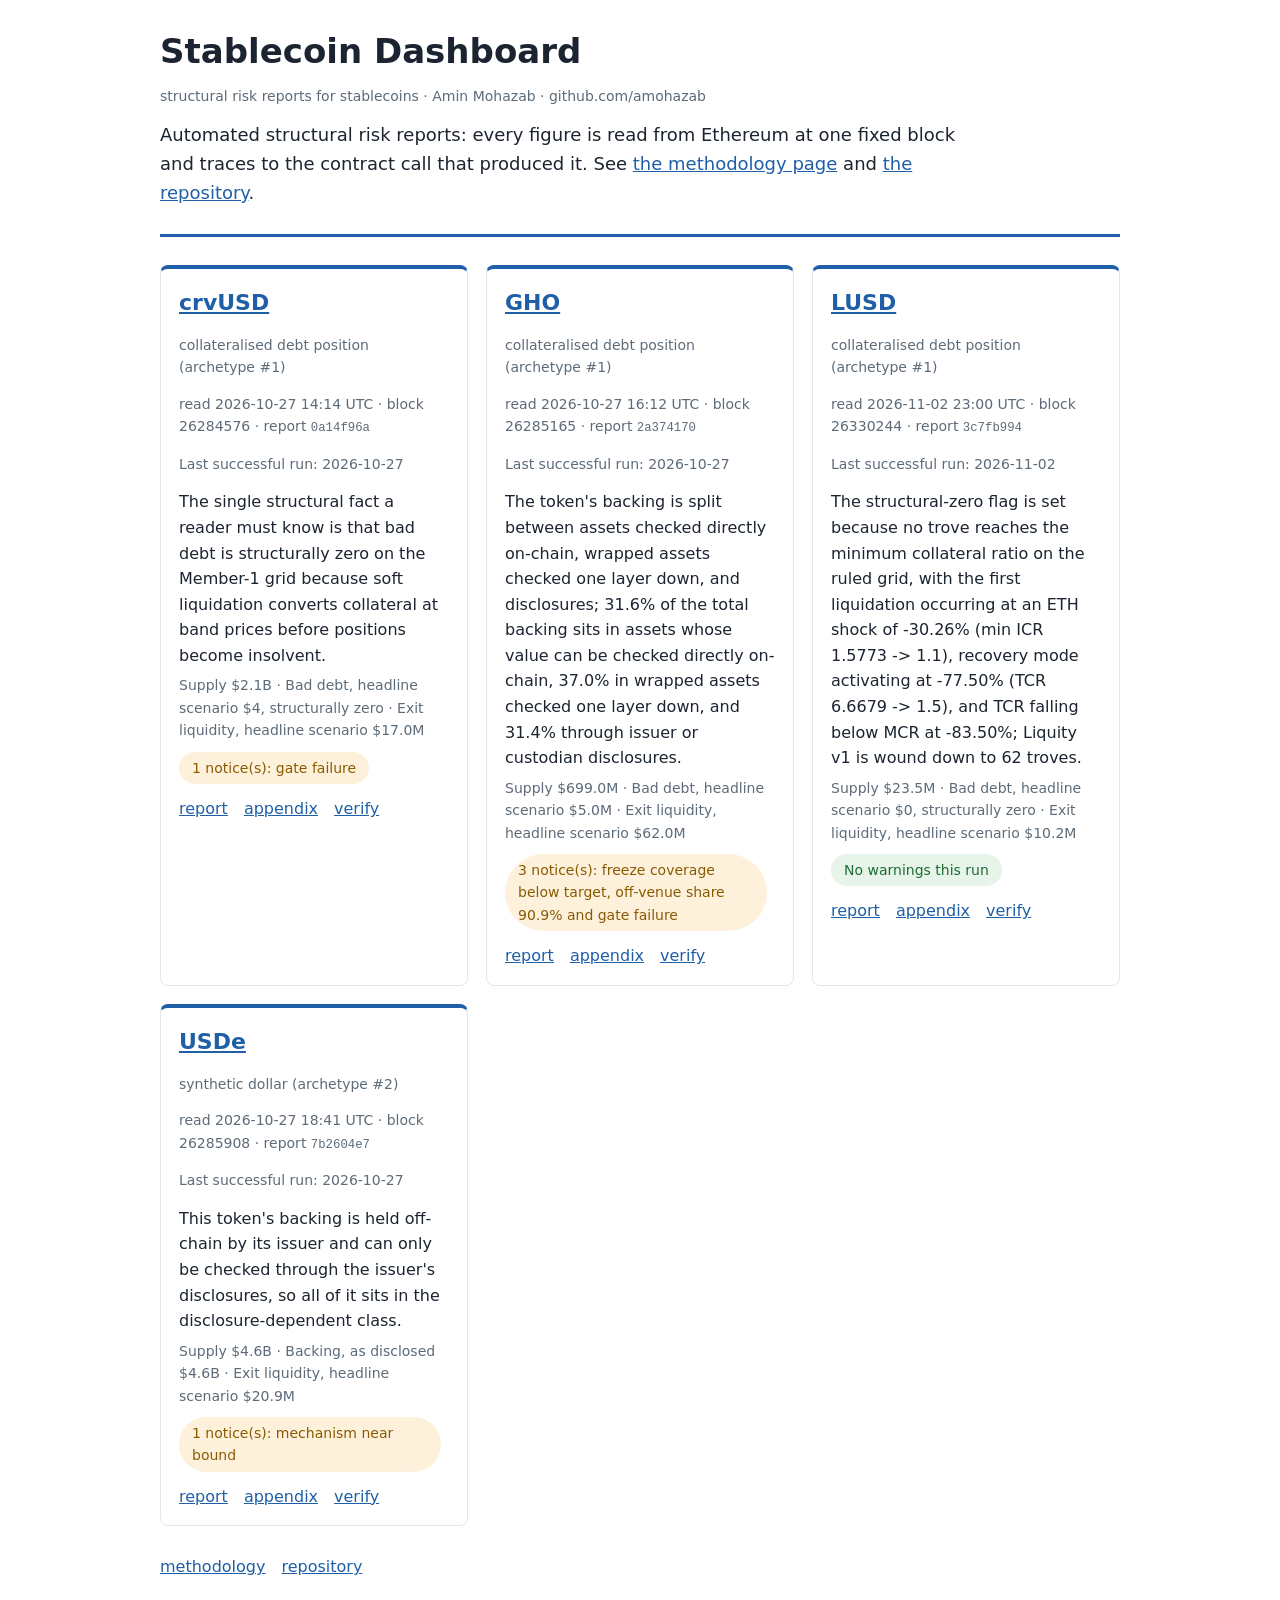
==== commit 8b072051: "chain monthly 20261102T230146Z: LUSD published" ====
--- a/out/site/index.html
+++ b/out/site/index.html
@@ -44,11 +44,11 @@
 <article class="token-card">
   <h2><a href="LUSD/index.html">LUSD</a></h2>
   <p class="meta">collateralised debt position (archetype #1)</p>
-  <p class="meta">read 2026-10-27 18:53 UTC · block 26285969 · report <code title="b12b9e5e4541ba13e1cacb6d8e37fe45bdad999f3bd907f61bb3e92fccc17ca1">b12b9e5e</code></p>
-  <p class="meta last-ok">Last successful run: 2026-10-27</p>
-  <p class="finding">The structural-zero flag is set because no trove reaches the minimum collateral ratio on the ruled grid; the first liquidation occurs at an ETH shock of -80.32% (minimum ICR 5.5886 -&gt; 1.1), recovery mode activates at -76.95% (TCR 6.5069 -&gt; 1.5), and TCR falls below MCR at -83.09%, with Liquity v1 winding down to 68 troves.</p>
-  <p class="meta figures">Supply $25.7M · Bad debt, headline scenario $0, structurally zero · Exit liquidity, headline scenario $8.8M</p>
-  <div class="pills"><span class="pill amber">1 notice(s): gate failure</span></div>
+  <p class="meta">read 2026-11-02 23:00 UTC · block 26330244 · report <code title="3c7fb9940f2e62705c8685666a89b42442e83a41eab01999e7578bbfe0ac8424">3c7fb994</code></p>
+  <p class="meta last-ok">Last successful run: 2026-11-02</p>
+  <p class="finding">The structural-zero flag is set because no trove reaches the minimum collateral ratio on the ruled grid, with the first liquidation occurring at an ETH shock of -30.26% (min ICR 1.5773 -&gt; 1.1), recovery mode activating at -77.50% (TCR 6.6679 -&gt; 1.5), and TCR falling below MCR at -83.50%; Liquity v1 is wound down to 62 troves.</p>
+  <p class="meta figures">Supply $23.5M · Bad debt, headline scenario $0, structurally zero · Exit liquidity, headline scenario $10.2M</p>
+  <div class="pills"><span class="pill green">No warnings this run</span></div>
   <nav class="links"><a href="LUSD/index.html">report</a><a href="LUSD/appendix.html">appendix</a><a href="LUSD/verify.html">verify</a></nav>
 </article>
 
